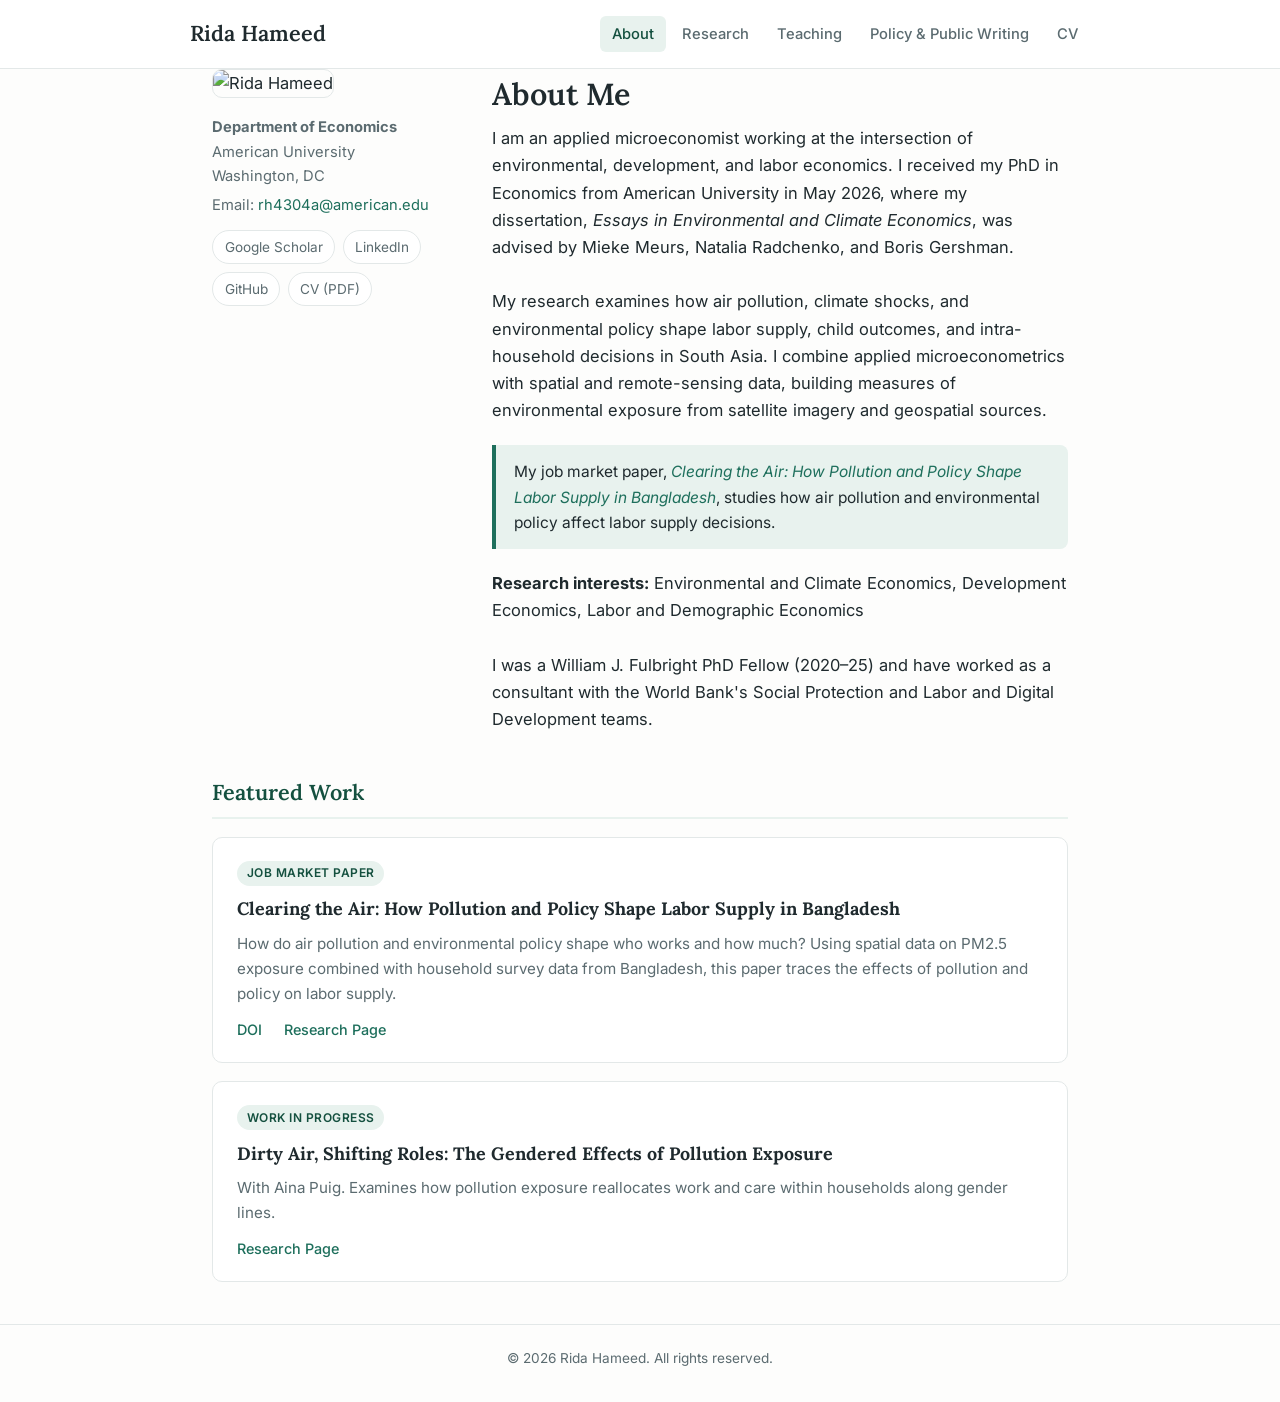
==== index.html @ ab31e356 "Add files via upload" ====
<!DOCTYPE html>
<html lang="en">
<head>
  <meta charset="UTF-8">
  <meta name="viewport" content="width=device-width, initial-scale=1.0">
  <title>Rida Hameed — About</title>
  <meta name="description" content="Rida Hameed, PhD Economist — environmental and climate economics, development, and labor.">
  <link rel="preconnect" href="https://fonts.googleapis.com">
  <link href="https://fonts.googleapis.com/css2?family=Lora:wght@500;600&family=Inter:wght@400;500;600&display=swap" rel="stylesheet">
  <link rel="stylesheet" href="css/style.css">
</head>
<body>

<header>
  <div class="container header-inner">
    <a class="site-name" href="index.html">Rida Hameed</a>
    <nav>
      <a href="index.html" class="active">About</a>
      <a href="research.html">Research</a>
      <a href="teaching.html">Teaching</a>
      <a href="writing.html">Policy &amp; Public Writing</a>
      <a href="cv.html">CV</a>
    </nav>
  </div>
</header>

<main class="container">

  <section class="about-grid">
    <div>
      <img class="portrait" src="portrait.png" alt="Rida Hameed">
      <div class="contact-block">
        <p><strong>Department of Economics</strong><br>American University<br>Washington, DC</p>
        <p>Email: <a href="mailto:rh4304a@american.edu">rh4304a@american.edu</a></p>
      </div>
      <div class="social-links">
        <!-- Update the # links with your profiles -->
        <a href="#">Google Scholar</a>
        <a href="https://www.linkedin.com/in/ridahameed">LinkedIn</a>
        <a href="https://github.com/ridahameed13">GitHub</a>
        <a href="assets/files/Rida_Hameed_CV.pdf">CV (PDF)</a>
      </div>
    </div>

    <div>
      <h1 class="page-title">About Me</h1>
      <p>I am an applied microeconomist working at the intersection of environmental, development, and labor economics. I received my PhD in Economics from American University in May 2026, where my dissertation, <em>Essays in Environmental and Climate Economics</em>, was advised by Mieke Meurs, Natalia Radchenko, and Boris Gershman.</p>
      <br>
      <p>My research examines how air pollution, climate shocks, and environmental policy shape labor supply, child outcomes, and intra-household decisions in South Asia. I combine applied microeconometrics with spatial and remote-sensing data, building measures of environmental exposure from satellite imagery and geospatial sources.</p>

      <div class="jm-banner">
        My job market paper, <a href="research.html"><em>Clearing the Air: How Pollution and Policy Shape Labor Supply in Bangladesh</em></a>, studies how air pollution and environmental policy affect labor supply decisions.
      </div>

      <p><strong>Research interests:</strong> Environmental and Climate Economics, Development Economics, Labor and Demographic Economics</p>
      <br>
      <p>I was a William J. Fulbright PhD Fellow (2020–25) and have worked as a consultant with the World Bank's Social Protection and Labor and Digital Development teams.</p>
    </div>
  </section>

  <section>
    <h2 class="section-heading">Featured Work</h2>

    <div class="card">
      <span class="tag">Job Market Paper</span>
      <h3>Clearing the Air: How Pollution and Policy Shape Labor Supply in Bangladesh</h3>
      <p>How do air pollution and environmental policy shape who works and how much? Using spatial data on PM2.5 exposure combined with household survey data from Bangladesh, this paper traces the effects of pollution and policy on labor supply.</p>
      <div class="links">
        <a href="https://doi.org/10.57912/28946093">DOI</a>
        <a href="research.html">Research Page</a>
      </div>
    </div>

    <div class="card">
      <span class="tag">Work in Progress</span>
      <h3>Dirty Air, Shifting Roles: The Gendered Effects of Pollution Exposure</h3>
      <p>With Aina Puig. Examines how pollution exposure reallocates work and care within households along gender lines.</p>
      <div class="links">
        <a href="research.html">Research Page</a>
      </div>
    </div>
  </section>

</main>

<footer>
  <div class="container">© 2026 Rida Hameed. All rights reserved.</div>
</footer>

</body>
</html>
---- css/style.css ----
/* Rida Hameed — academic website */
:root {
  --ink: #1f2a2e;
  --muted: #5b6b70;
  --accent: #1e6f5c;       /* deep green — environmental economics */
  --accent-dark: #14503f;
  --accent-light: #e8f2ee;
  --border: #e3e8e8;
  --bg: #fdfdfc;
  --card: #ffffff;
}

* { margin: 0; padding: 0; box-sizing: border-box; }

html { scroll-behavior: smooth; }

body {
  font-family: 'Inter', -apple-system, 'Segoe UI', sans-serif;
  color: var(--ink);
  background: var(--bg);
  line-height: 1.65;
  font-size: 16.5px;
}

h1, h2, h3, h4, .site-name { font-family: 'Lora', Georgia, serif; }

a { color: var(--accent); text-decoration: none; }
a:hover { color: var(--accent-dark); text-decoration: underline; }

.container { max-width: 900px; margin: 0 auto; padding: 0 1.4rem; }

/* ---------- Header / nav ---------- */
header {
  background: var(--card);
  border-bottom: 1px solid var(--border);
  position: sticky;
  top: 0;
  z-index: 10;
}

.header-inner {
  display: flex;
  align-items: center;
  justify-content: space-between;
  flex-wrap: wrap;
  gap: 0.5rem 1.5rem;
  padding: 1rem 0;
}

.site-name {
  font-size: 1.35rem;
  font-weight: 600;
  color: var(--ink);
}
.site-name:hover { text-decoration: none; color: var(--accent); }

nav { display: flex; flex-wrap: wrap; gap: 0.25rem; }

nav a {
  color: var(--muted);
  font-size: 0.92rem;
  font-weight: 500;
  padding: 0.35rem 0.75rem;
  border-radius: 6px;
}
nav a:hover { color: var(--accent); background: var(--accent-light); text-decoration: none; }
nav a.active { color: var(--accent-dark); background: var(--accent-light); }

/* ---------- Page layout ---------- */
main { padding: 2.75rem 0 3.5rem; }

.page-title {
  font-size: 1.9rem;
  font-weight: 600;
  margin-bottom: 0.4rem;
}
.page-subtitle { color: var(--muted); margin-bottom: 2.2rem; }

section { margin-bottom: 2.6rem; }

h2.section-heading {
  font-size: 1.35rem;
  font-weight: 600;
  color: var(--accent-dark);
  border-bottom: 2px solid var(--accent-light);
  padding-bottom: 0.4rem;
  margin-bottom: 1.1rem;
}

/* ---------- About page ---------- */
.about-grid {
  display: grid;
  grid-template-columns: 240px 1fr;
  gap: 2.5rem;
  align-items: start;
}

.portrait {
  width: 100%;
  border-radius: 10px;
  border: 1px solid var(--border);
}

.portrait-placeholder {
  width: 100%;
  aspect-ratio: 4 / 5;
  border-radius: 10px;
  background: linear-gradient(160deg, var(--accent-light), #d3e6df);
  display: flex;
  align-items: center;
  justify-content: center;
  font-family: 'Lora', Georgia, serif;
  font-size: 3.2rem;
  color: var(--accent);
  border: 1px solid var(--border);
}

.contact-block {
  margin-top: 1.1rem;
  font-size: 0.92rem;
  color: var(--muted);
}
.contact-block p { margin-bottom: 0.3rem; }

.social-links { margin-top: 0.8rem; display: flex; flex-wrap: wrap; gap: 0.5rem; }
.social-links a {
  font-size: 0.85rem;
  padding: 0.3rem 0.7rem;
  border: 1px solid var(--border);
  border-radius: 999px;
  color: var(--muted);
  background: var(--card);
}
.social-links a:hover { border-color: var(--accent); color: var(--accent); text-decoration: none; }

.jm-banner {
  background: var(--accent-light);
  border-left: 4px solid var(--accent);
  padding: 0.85rem 1.1rem;
  border-radius: 0 8px 8px 0;
  margin: 1.3rem 0;
  font-size: 0.97rem;
}

/* ---------- Cards ---------- */
.card {
  background: var(--card);
  border: 1px solid var(--border);
  border-radius: 10px;
  padding: 1.3rem 1.5rem;
  margin-bottom: 1.1rem;
}

.card .tag {
  display: inline-block;
  font-size: 0.75rem;
  font-weight: 600;
  letter-spacing: 0.04em;
  text-transform: uppercase;
  color: var(--accent-dark);
  background: var(--accent-light);
  padding: 0.15rem 0.6rem;
  border-radius: 999px;
  margin-bottom: 0.55rem;
}

.card h3 { font-size: 1.12rem; margin-bottom: 0.45rem; }
.card p { font-size: 0.95rem; color: var(--muted); }
.card .links { margin-top: 0.7rem; font-size: 0.9rem; }
.card .links a { margin-right: 1.1rem; font-weight: 500; }

/* ---------- Lists (research, teaching, writing) ---------- */
.entry { margin-bottom: 1.35rem; }
.entry h3 { font-size: 1.08rem; margin-bottom: 0.2rem; }
.entry .meta { font-size: 0.88rem; color: var(--muted); }
.entry .desc { font-size: 0.95rem; margin-top: 0.3rem; }
.entry .coauthors { font-style: italic; }

.pub-list li, .plain-list li { margin-bottom: 0.85rem; font-size: 0.96rem; }
.pub-list, .plain-list { padding-left: 1.2rem; }

.teach-role { margin-bottom: 1.5rem; }
.teach-role h3 { font-size: 1.06rem; }
.teach-role .when { font-size: 0.85rem; color: var(--muted); font-weight: 400; }
.teach-role ul { padding-left: 1.2rem; margin-top: 0.3rem; font-size: 0.95rem; color: var(--muted); }

.writing-item { display: flex; justify-content: space-between; gap: 1rem; padding: 0.6rem 0; border-bottom: 1px solid var(--border); font-size: 0.96rem; }
.writing-item .year { color: var(--muted); white-space: nowrap; font-size: 0.88rem; }

/* ---------- CV page ---------- */
.cv-frame {
  width: 100%;
  height: 82vh;
  border: 1px solid var(--border);
  border-radius: 10px;
}

.btn {
  display: inline-block;
  background: var(--accent);
  color: #fff;
  padding: 0.55rem 1.2rem;
  border-radius: 8px;
  font-weight: 500;
  font-size: 0.95rem;
}
.btn:hover { background: var(--accent-dark); color: #fff; text-decoration: none; }

/* ---------- Footer ---------- */
footer {
  border-top: 1px solid var(--border);
  padding: 1.4rem 0 2rem;
  text-align: center;
  font-size: 0.85rem;
  color: var(--muted);
}

/* ---------- Mobile ---------- */
@media (max-width: 700px) {
  .about-grid { grid-template-columns: 1fr; }
  .portrait, .portrait-placeholder { max-width: 240px; }
  .header-inner { flex-direction: column; align-items: flex-start; }
}
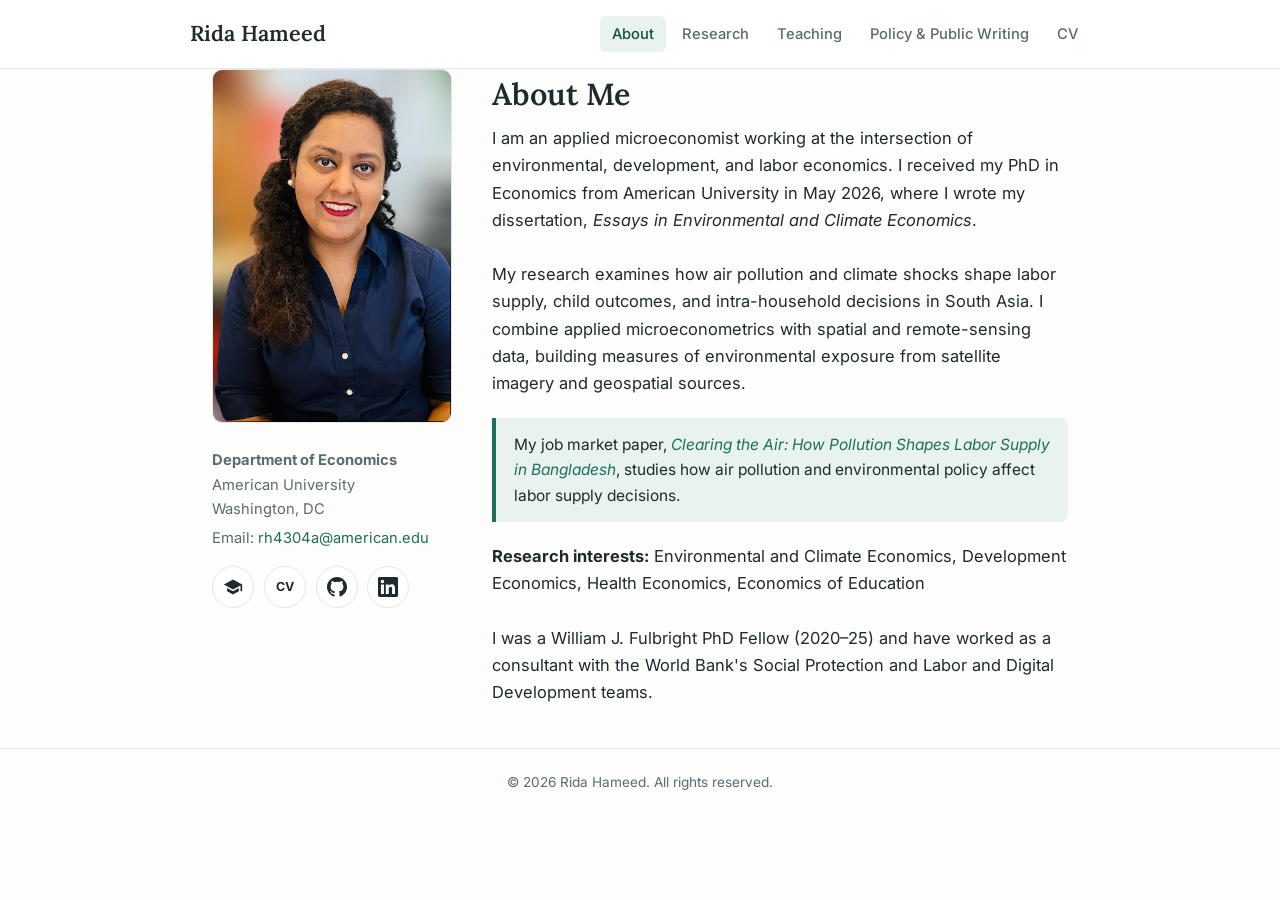
==== commit 73bd9540: "Add files via upload" ====
--- a/index.html
+++ b/index.html
@@ -8,6 +8,18 @@
   <link rel="preconnect" href="https://fonts.googleapis.com">
   <link href="https://fonts.googleapis.com/css2?family=Lora:wght@500;600&family=Inter:wght@400;500;600&display=swap" rel="stylesheet">
   <link rel="stylesheet" href="css/style.css">
+  <style>
+    .icon-links { display: flex; gap: 0.6rem; margin-top: 1rem; }
+    .icon-links a {
+      width: 42px; height: 42px; border-radius: 50%;
+      border: 1px solid var(--border); background: var(--card);
+      display: flex; align-items: center; justify-content: center;
+      color: var(--ink);
+    }
+    .icon-links a:hover { border-color: var(--accent); color: var(--accent); text-decoration: none; }
+    .icon-links svg { width: 20px; height: 20px; fill: currentColor; }
+    .icon-links .cv-badge { font-size: 0.78rem; font-weight: 700; letter-spacing: 0.02em; }
+  </style>
 </head>
 <body>
 
@@ -33,51 +45,36 @@
         <p><strong>Department of Economics</strong><br>American University<br>Washington, DC</p>
         <p>Email: <a href="mailto:rh4304a@american.edu">rh4304a@american.edu</a></p>
       </div>
-      <div class="social-links">
-        <!-- Update the # links with your profiles -->
-        <a href="#">Google Scholar</a>
-        <a href="https://www.linkedin.com/in/ridahameed">LinkedIn</a>
-        <a href="https://github.com/ridahameed13">GitHub</a>
-        <a href="assets/files/Rida_Hameed_CV.pdf">CV (PDF)</a>
+      <div class="icon-links">
+        <!-- Update the # link with your Google Scholar profile URL -->
+        <a href="#" title="Google Scholar" aria-label="Google Scholar">
+          <svg viewBox="0 0 24 24" xmlns="http://www.w3.org/2000/svg"><path d="M12 3 1 9l11 6 9-4.91V17h2V9L12 3zM5 13.18v4L12 21l7-3.82v-4L12 17l-7-3.82z"/></svg>
+        </a>
+        <a href="assets/files/Rida_Hameed_CV.pdf" title="CV" aria-label="CV">
+          <span class="cv-badge">CV</span>
+        </a>
+        <a href="https://github.com/ridahameed13" title="GitHub" aria-label="GitHub">
+          <svg viewBox="0 0 24 24" xmlns="http://www.w3.org/2000/svg"><path d="M12 0C5.374 0 0 5.373 0 12c0 5.302 3.438 9.8 8.207 11.387.599.111.793-.261.793-.577v-2.234c-3.338.726-4.033-1.416-4.033-1.416-.546-1.387-1.333-1.756-1.333-1.756-1.089-.745.083-.729.083-.729 1.205.084 1.839 1.237 1.839 1.237 1.07 1.834 2.807 1.304 3.492.997.107-.775.418-1.305.762-1.604-2.665-.305-5.467-1.334-5.467-5.931 0-1.311.469-2.381 1.236-3.221-.124-.303-.535-1.524.117-3.176 0 0 1.008-.322 3.301 1.23a11.5 11.5 0 0 1 3.003-.404c1.02.005 2.047.138 3.006.404 2.291-1.552 3.297-1.23 3.297-1.23.653 1.653.242 2.874.118 3.176.77.84 1.235 1.911 1.235 3.221 0 4.609-2.807 5.624-5.479 5.921.43.372.823 1.102.823 2.222v3.293c0 .319.192.694.801.576C20.566 21.797 24 17.3 24 12c0-6.627-5.373-12-12-12z"/></svg>
+        </a>
+        <a href="https://www.linkedin.com/in/ridahameed" title="LinkedIn" aria-label="LinkedIn">
+          <svg viewBox="0 0 24 24" xmlns="http://www.w3.org/2000/svg"><path d="M20.447 20.452h-3.554v-5.569c0-1.328-.027-3.037-1.852-3.037-1.853 0-2.136 1.445-2.136 2.939v5.667H9.351V9h3.414v1.561h.046c.477-.9 1.637-1.85 3.37-1.85 3.601 0 4.267 2.37 4.267 5.455v6.286zM5.337 7.433c-1.144 0-2.063-.926-2.063-2.065 0-1.138.92-2.063 2.063-2.063 1.14 0 2.064.925 2.064 2.063 0 1.139-.925 2.065-2.064 2.065zm1.782 13.019H3.555V9h3.564v11.452zM22.225 0H1.771C.792 0 0 .774 0 1.729v20.542C0 23.227.792 24 1.771 24h20.451C23.2 24 24 23.227 24 22.271V1.729C24 .774 23.2 0 22.225 0z"/></svg>
+        </a>
       </div>
     </div>
 
     <div>
       <h1 class="page-title">About Me</h1>
-      <p>I am an applied microeconomist working at the intersection of environmental, development, and labor economics. I received my PhD in Economics from American University in May 2026, where my dissertation, <em>Essays in Environmental and Climate Economics</em>, was advised by Mieke Meurs, Natalia Radchenko, and Boris Gershman.</p>
+      <p>I am an applied microeconomist working at the intersection of environmental, development, and labor economics. I received my PhD in Economics from American University in May 2026, where I wrote my dissertation, <em>Essays in Environmental and Climate Economics</em>.</p>
       <br>
-      <p>My research examines how air pollution, climate shocks, and environmental policy shape labor supply, child outcomes, and intra-household decisions in South Asia. I combine applied microeconometrics with spatial and remote-sensing data, building measures of environmental exposure from satellite imagery and geospatial sources.</p>
+      <p>My research examines how air pollution and climate shocks shape labor supply, child outcomes, and intra-household decisions in South Asia. I combine applied microeconometrics with spatial and remote-sensing data, building measures of environmental exposure from satellite imagery and geospatial sources.</p>
 
       <div class="jm-banner">
-        My job market paper, <a href="research.html"><em>Clearing the Air: How Pollution and Policy Shape Labor Supply in Bangladesh</em></a>, studies how air pollution and environmental policy affect labor supply decisions.
+        My job market paper, <a href="research.html"><em>Clearing the Air: How Pollution Shapes Labor Supply in Bangladesh</em></a>, studies how air pollution and environmental policy affect labor supply decisions.
       </div>
 
-      <p><strong>Research interests:</strong> Environmental and Climate Economics, Development Economics, Labor and Demographic Economics</p>
+      <p><strong>Research interests:</strong> Environmental and Climate Economics, Development Economics, Health Economics, Economics of Education</p>
       <br>
       <p>I was a William J. Fulbright PhD Fellow (2020–25) and have worked as a consultant with the World Bank's Social Protection and Labor and Digital Development teams.</p>
-    </div>
-  </section>
-
-  <section>
-    <h2 class="section-heading">Featured Work</h2>
-
-    <div class="card">
-      <span class="tag">Job Market Paper</span>
-      <h3>Clearing the Air: How Pollution and Policy Shape Labor Supply in Bangladesh</h3>
-      <p>How do air pollution and environmental policy shape who works and how much? Using spatial data on PM2.5 exposure combined with household survey data from Bangladesh, this paper traces the effects of pollution and policy on labor supply.</p>
-      <div class="links">
-        <a href="https://doi.org/10.57912/28946093">DOI</a>
-        <a href="research.html">Research Page</a>
-      </div>
-    </div>
-
-    <div class="card">
-      <span class="tag">Work in Progress</span>
-      <h3>Dirty Air, Shifting Roles: The Gendered Effects of Pollution Exposure</h3>
-      <p>With Aina Puig. Examines how pollution exposure reallocates work and care within households along gender lines.</p>
-      <div class="links">
-        <a href="research.html">Research Page</a>
-      </div>
     </div>
   </section>
 
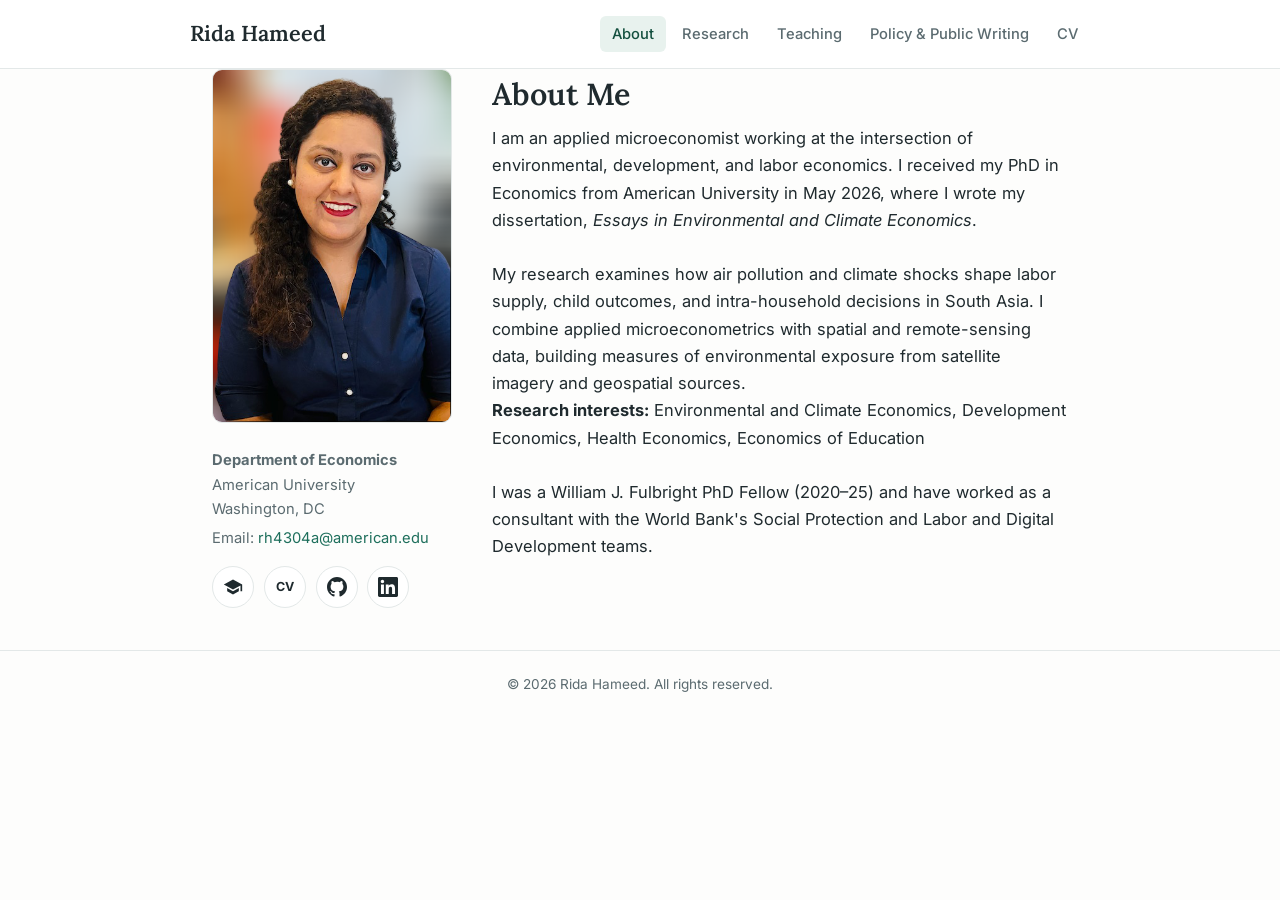
==== commit b18deeba: "Add files via upload" ====
--- a/index.html
+++ b/index.html
@@ -3,8 +3,16 @@
 <head>
   <meta charset="UTF-8">
   <meta name="viewport" content="width=device-width, initial-scale=1.0">
-  <title>Rida Hameed — About</title>
+  <title>Rida Hameed</title>
   <meta name="description" content="Rida Hameed, PhD Economist — environmental and climate economics, development, and labor.">
+  <script type="application/ld+json">
+  {
+    "@context": "https://schema.org",
+    "@type": "WebSite",
+    "name": "Rida Hameed",
+    "url": "https://ridahameed13.github.io/"
+  }
+  </script>
   <link rel="preconnect" href="https://fonts.googleapis.com">
   <link href="https://fonts.googleapis.com/css2?family=Lora:wght@500;600&family=Inter:wght@400;500;600&display=swap" rel="stylesheet">
   <link rel="stylesheet" href="css/style.css">
@@ -68,10 +76,6 @@
       <br>
       <p>My research examines how air pollution and climate shocks shape labor supply, child outcomes, and intra-household decisions in South Asia. I combine applied microeconometrics with spatial and remote-sensing data, building measures of environmental exposure from satellite imagery and geospatial sources.</p>
 
-      <div class="jm-banner">
-        My job market paper, <a href="research.html"><em>Clearing the Air: How Pollution Shapes Labor Supply in Bangladesh</em></a>, studies how air pollution and environmental policy affect labor supply decisions.
-      </div>
-
       <p><strong>Research interests:</strong> Environmental and Climate Economics, Development Economics, Health Economics, Economics of Education</p>
       <br>
       <p>I was a William J. Fulbright PhD Fellow (2020–25) and have worked as a consultant with the World Bank's Social Protection and Labor and Digital Development teams.</p>
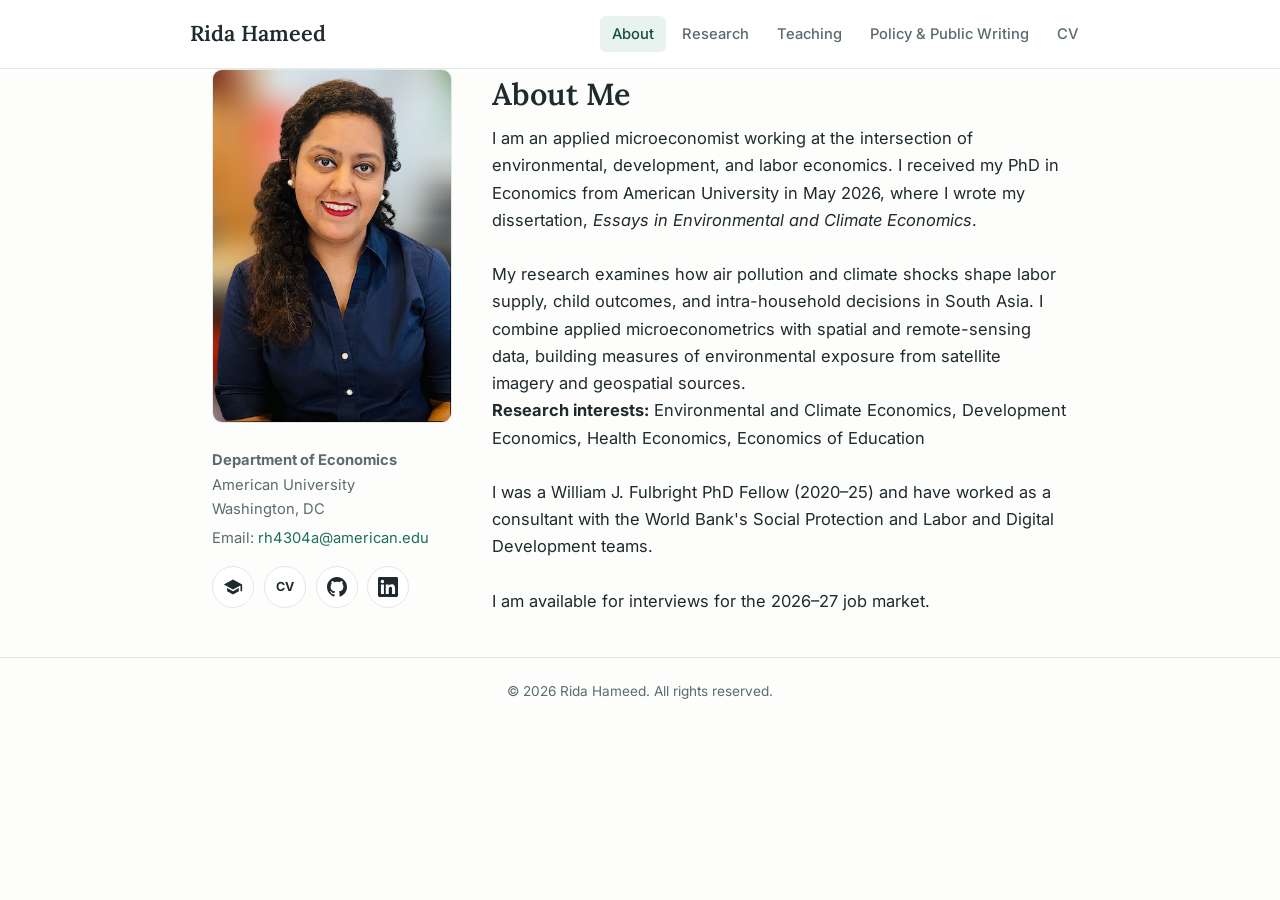
==== commit 2eb1172c: "Add files via upload" ====
--- a/index.html
+++ b/index.html
@@ -79,6 +79,9 @@
       <p><strong>Research interests:</strong> Environmental and Climate Economics, Development Economics, Health Economics, Economics of Education</p>
       <br>
       <p>I was a William J. Fulbright PhD Fellow (2020–25) and have worked as a consultant with the World Bank's Social Protection and Labor and Digital Development teams.</p>
+
+      <br>
+      <p>I am available for interviews for the 2026–27 job market.</p>
     </div>
   </section>
 
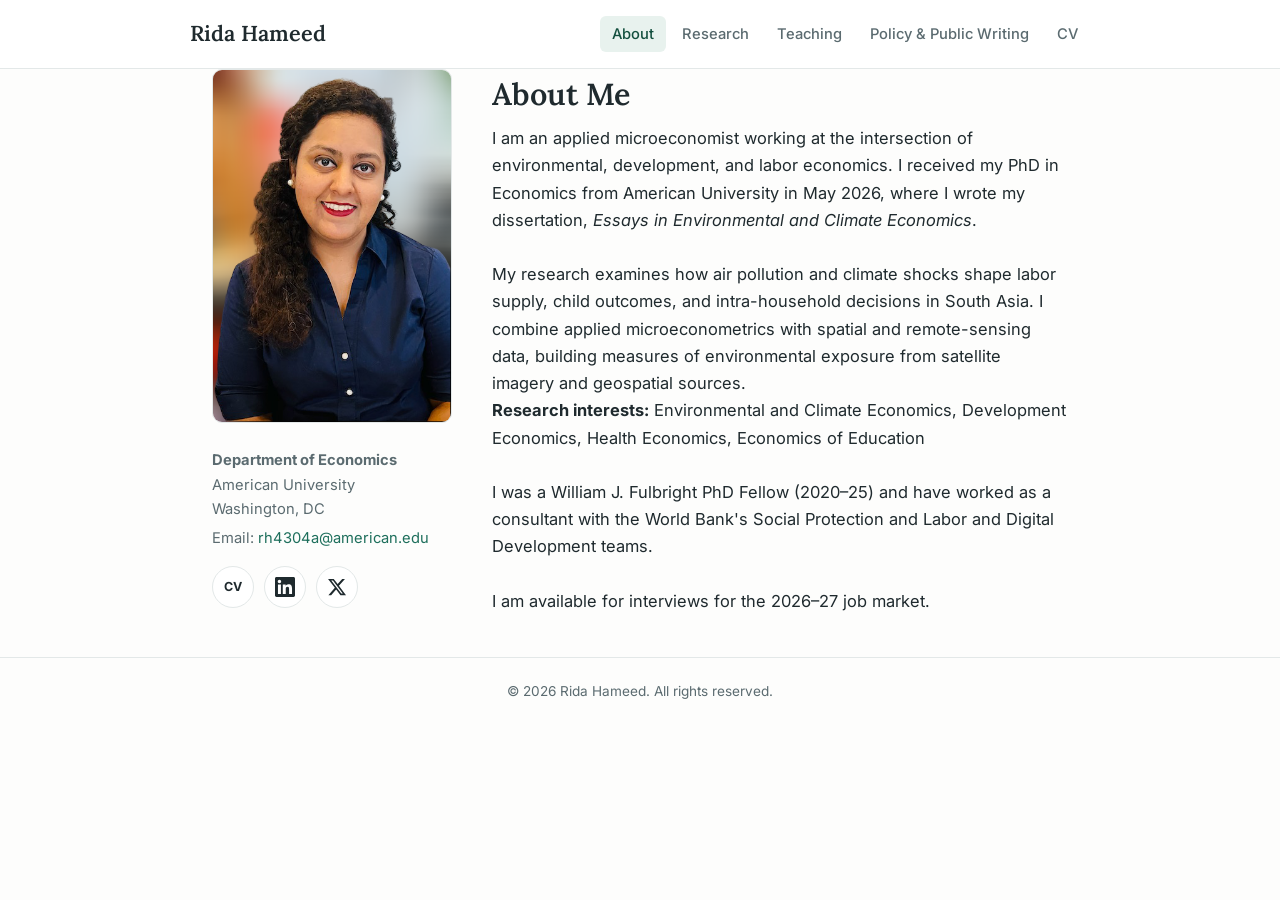
==== commit dcee722f: "Add files via upload" ====
--- a/index.html
+++ b/index.html
@@ -54,18 +54,14 @@
         <p>Email: <a href="mailto:rh4304a@american.edu">rh4304a@american.edu</a></p>
       </div>
       <div class="icon-links">
-        <!-- Update the # link with your Google Scholar profile URL -->
-        <a href="#" title="Google Scholar" aria-label="Google Scholar">
-          <svg viewBox="0 0 24 24" xmlns="http://www.w3.org/2000/svg"><path d="M12 3 1 9l11 6 9-4.91V17h2V9L12 3zM5 13.18v4L12 21l7-3.82v-4L12 17l-7-3.82z"/></svg>
-        </a>
         <a href="assets/files/Rida_Hameed_CV.pdf" title="CV" aria-label="CV">
           <span class="cv-badge">CV</span>
         </a>
-        <a href="https://github.com/ridahameed13" title="GitHub" aria-label="GitHub">
-          <svg viewBox="0 0 24 24" xmlns="http://www.w3.org/2000/svg"><path d="M12 0C5.374 0 0 5.373 0 12c0 5.302 3.438 9.8 8.207 11.387.599.111.793-.261.793-.577v-2.234c-3.338.726-4.033-1.416-4.033-1.416-.546-1.387-1.333-1.756-1.333-1.756-1.089-.745.083-.729.083-.729 1.205.084 1.839 1.237 1.839 1.237 1.07 1.834 2.807 1.304 3.492.997.107-.775.418-1.305.762-1.604-2.665-.305-5.467-1.334-5.467-5.931 0-1.311.469-2.381 1.236-3.221-.124-.303-.535-1.524.117-3.176 0 0 1.008-.322 3.301 1.23a11.5 11.5 0 0 1 3.003-.404c1.02.005 2.047.138 3.006.404 2.291-1.552 3.297-1.23 3.297-1.23.653 1.653.242 2.874.118 3.176.77.84 1.235 1.911 1.235 3.221 0 4.609-2.807 5.624-5.479 5.921.43.372.823 1.102.823 2.222v3.293c0 .319.192.694.801.576C20.566 21.797 24 17.3 24 12c0-6.627-5.373-12-12-12z"/></svg>
-        </a>
         <a href="https://www.linkedin.com/in/ridahameed" title="LinkedIn" aria-label="LinkedIn">
           <svg viewBox="0 0 24 24" xmlns="http://www.w3.org/2000/svg"><path d="M20.447 20.452h-3.554v-5.569c0-1.328-.027-3.037-1.852-3.037-1.853 0-2.136 1.445-2.136 2.939v5.667H9.351V9h3.414v1.561h.046c.477-.9 1.637-1.85 3.37-1.85 3.601 0 4.267 2.37 4.267 5.455v6.286zM5.337 7.433c-1.144 0-2.063-.926-2.063-2.065 0-1.138.92-2.063 2.063-2.063 1.14 0 2.064.925 2.064 2.063 0 1.139-.925 2.065-2.064 2.065zm1.782 13.019H3.555V9h3.564v11.452zM22.225 0H1.771C.792 0 0 .774 0 1.729v20.542C0 23.227.792 24 1.771 24h20.451C23.2 24 24 23.227 24 22.271V1.729C24 .774 23.2 0 22.225 0z"/></svg>
+        </a>
+        <a href="https://twitter.com/RidaHameed13" title="Twitter" aria-label="Twitter">
+          <svg viewBox="0 0 24 24" xmlns="http://www.w3.org/2000/svg"><path d="M18.244 2.25h3.308l-7.227 8.26 8.502 11.24H16.17l-5.214-6.817L4.99 21.75H1.68l7.73-8.835L1.254 2.25H8.08l4.713 6.231zm-1.161 17.52h1.833L7.084 4.126H5.117z"/></svg>
         </a>
       </div>
     </div>
